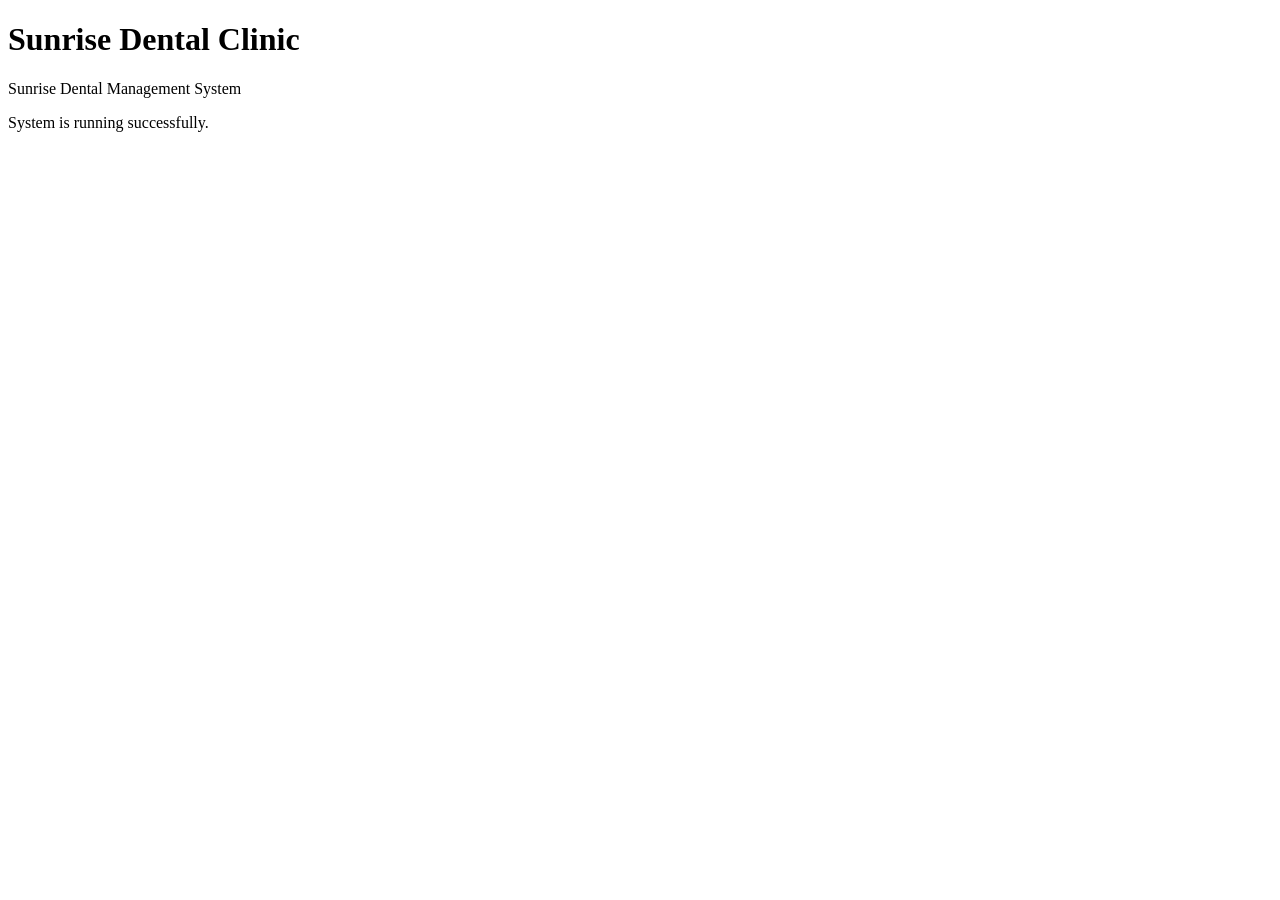
==== src/main/webapp/index.html @ 42dce9b7 "Initial project setup with authentication and patient management" ====
<!DOCTYPE html>
<html lang="en">
<head>
    <meta charset="UTF-8">
    <meta name="viewport" content="width=device-width, initial-scale=1.0">

    <title>Sunrise Dental Clinic</title>
</head>

<body>

    <h1>Sunrise Dental Clinic</h1>

    <p>
        Sunrise Dental Management System
    </p>

    <p>
        System is running successfully.
    </p>

</body>
</html>
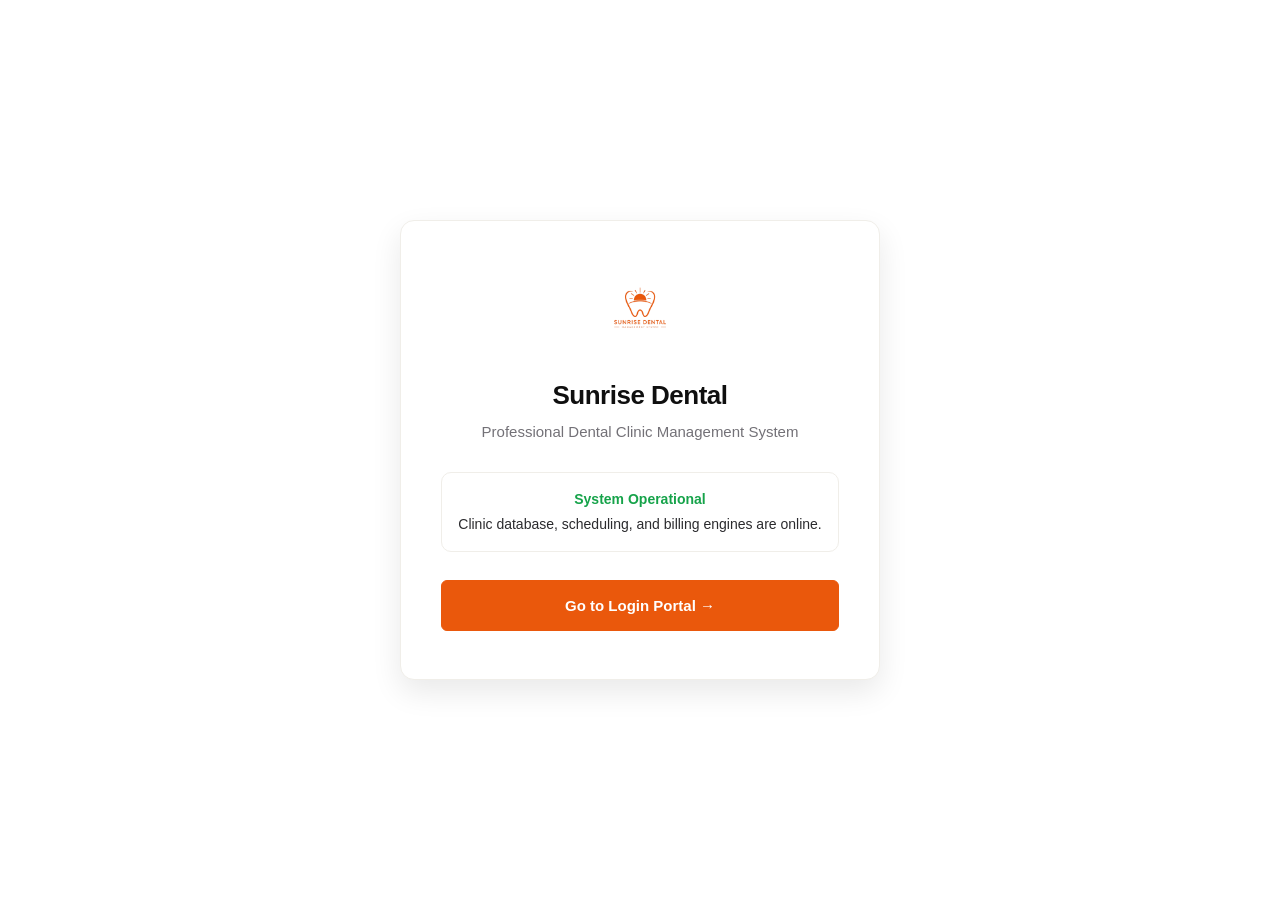
==== commit 0592dbba: "Finalize Sunrise Dental system UI and fixes" ====
--- a/src/main/webapp/index.html
+++ b/src/main/webapp/index.html
@@ -3,21 +3,33 @@
 <head>
     <meta charset="UTF-8">
     <meta name="viewport" content="width=device-width, initial-scale=1.0">
+    <title>Sunrise Dental Clinic - Management System</title>
+    <link rel="stylesheet" href="css/sunrise-theme.css">
+</head>
+<body style="min-height: 100vh; display: flex; align-items: center; justify-content: center; background-color: var(--bg-warm);">
 
-    <title>Sunrise Dental Clinic</title>
-</head>
+    <div style="background: white; border: 1px solid var(--border-light); border-radius: var(--radius-lg); box-shadow: var(--shadow-lg); padding: 48px 40px; max-width: 480px; width: 100%; text-align: center;">
+        <img
+            src="assets/images/sunrise-dental-logo.png"
+            alt="Sunrise Dental Logo"
+            style="width: 80px; height: 80px; object-fit: contain; margin-bottom: 20px;"
+        >
+        <h1 style="font-size: 26px; font-weight: 800; color: var(--dark); margin-bottom: 6px; letter-spacing: -0.5px;">
+            Sunrise Dental
+        </h1>
+        <p style="font-size: 15px; color: var(--muted); margin-bottom: 28px;">
+            Professional Dental Clinic Management System
+        </p>
 
-<body>
+        <div style="padding: 16px; background: var(--surface-secondary); border-radius: var(--radius-md); border: 1px solid var(--border-light); margin-bottom: 28px; font-size: 14px; color: var(--text-dark);">
+            <div style="font-weight: 700; color: var(--success); margin-bottom: 4px;">System Operational</div>
+            Clinic database, scheduling, and billing engines are online.
+        </div>
 
-    <h1>Sunrise Dental Clinic</h1>
-
-    <p>
-        Sunrise Dental Management System
-    </p>
-
-    <p>
-        System is running successfully.
-    </p>
+        <a href="pages/login.html" class="btn btn-primary" style="display: block; width: 100%; padding: 14px 20px; font-size: 15px; font-weight: 700; text-decoration: none; box-sizing: border-box;">
+            Go to Login Portal &rarr;
+        </a>
+    </div>
 
 </body>
 </html>
--- a/src/main/webapp/css/sunrise-theme.css
+++ b/src/main/webapp/css/sunrise-theme.css
@@ -0,0 +1,1491 @@
+/* ==========================================================================
+   SUNRISE DENTAL MANAGEMENT SYSTEM - UNIFIED MASTER THEME
+   Visual Reference: Dashboard (Dark Header, Orange Accent, Warm Background)
+   ========================================================================== */
+
+* {
+    box-sizing: border-box;
+    margin: 0;
+    padding: 0;
+}
+
+:root {
+    /* Brand Colors */
+    --primary: #ea580c;
+    --primary-dark: #c2410c;
+    --primary-light: #fff2e8;
+    --primary-glow: rgba(234, 88, 12, 0.18);
+
+    /* Dark Neutrals */
+    --dark: #0f0f0f;
+    --dark-soft: #1c1c1c;
+    --dark-subtle: #2d2d30;
+
+    /* Text Colors */
+    --text: #2b2b2e;
+    --text-light: #4a494e;
+    --muted: #737177;
+
+    /* Surfaces & Borders */
+    --border: #e7e4e1;
+    --border-light: #f0eee9;
+    --background: #faf9f7;
+    --card-bg: #ffffff;
+    --white: #ffffff;
+
+    /* Status Colors */
+    --success: #16a34a;
+    --success-bg: #dcfce7;
+    --success-border: #bbf7d0;
+    --success-text: #166534;
+
+    --danger: #dc2626;
+    --danger-bg: #fee2e2;
+    --danger-border: #fecaca;
+    --danger-text: #991b1b;
+
+    --warning: #d97706;
+    --warning-bg: #fef3c7;
+    --warning-border: #fde68a;
+    --warning-text: #b45309;
+
+    --info: #0284c7;
+    --info-bg: #e0f2fe;
+    --info-border: #bae6fd;
+    --info-text: #0369a1;
+
+    /* Geometry */
+    --radius-sm: 6px;
+    --radius-md: 10px;
+    --radius-lg: 14px;
+    --radius-full: 9999px;
+
+    /* Shadows */
+    --shadow-sm: 0 1px 3px rgba(0, 0, 0, 0.05);
+    --shadow-md: 0 4px 12px rgba(15, 15, 15, 0.06);
+    --shadow-lg: 0 12px 30px rgba(15, 15, 15, 0.09);
+    --shadow-hover: 0 16px 35px rgba(15, 15, 15, 0.12);
+}
+
+body {
+    font-family: -apple-system, BlinkMacSystemFont, "Segoe UI", Roboto, Arial, Helvetica, sans-serif;
+    background-color: var(--background);
+    color: var(--text);
+    min-height: 100vh;
+    display: flex;
+    flex-direction: column;
+    line-height: 1.5;
+    -webkit-font-smoothing: antialiased;
+}
+
+/* ==========================================================================
+   GLOBAL HEADER & NAVIGATION BAR
+   ========================================================================== */
+
+.header {
+    background: var(--dark);
+    border-bottom: 3px solid var(--primary);
+    position: sticky;
+    top: 0;
+    z-index: 100;
+    box-shadow: 0 4px 20px rgba(0, 0, 0, 0.25);
+}
+
+.header-inner {
+    max-width: 1400px;
+    margin: 0 auto;
+    padding: 0 36px;
+    height: 74px;
+    display: flex;
+    align-items: center;
+    justify-content: space-between;
+    gap: 20px;
+}
+
+.brand {
+    display: flex;
+    align-items: center;
+    gap: 13px;
+    text-decoration: none;
+    color: inherit;
+}
+
+.brand-logo {
+    width: 44px;
+    height: 44px;
+    object-fit: contain;
+    border-radius: 9px;
+}
+
+.brand-name {
+    font-size: 20px;
+    font-weight: 700;
+    color: var(--white);
+    letter-spacing: -0.3px;
+    line-height: 1.2;
+}
+
+.brand-subtitle {
+    font-size: 11px;
+    color: #a3a3a3;
+    margin-top: 2px;
+    text-transform: uppercase;
+    letter-spacing: 0.6px;
+    font-weight: 500;
+}
+
+.user-section {
+    display: flex;
+    align-items: center;
+    gap: 18px;
+}
+
+.user-info {
+    text-align: right;
+}
+
+.user-name {
+    font-size: 14px;
+    font-weight: 600;
+    color: var(--white);
+}
+
+.user-role {
+    font-size: 11px;
+    color: var(--primary);
+    margin-top: 2px;
+    font-weight: 700;
+    text-transform: uppercase;
+    letter-spacing: 0.5px;
+}
+
+.logout {
+    text-decoration: none;
+    background: var(--primary);
+    color: var(--white);
+    padding: 9px 18px;
+    border-radius: var(--radius-sm);
+    font-size: 13px;
+    font-weight: 600;
+    transition: all 0.2s ease;
+    display: inline-flex;
+    align-items: center;
+    gap: 6px;
+    border: none;
+    cursor: pointer;
+}
+
+.logout:hover {
+    background: var(--primary-dark);
+    transform: translateY(-1px);
+    box-shadow: 0 4px 12px rgba(234, 88, 12, 0.35);
+}
+
+/* Global Nav Bar */
+.nav-bar {
+    background: var(--dark-soft);
+    border-bottom: 1px solid rgba(255, 255, 255, 0.07);
+}
+
+.nav-inner {
+    max-width: 1400px;
+    margin: 0 auto;
+    padding: 0 36px;
+    display: flex;
+    align-items: center;
+    gap: 6px;
+    overflow-x: auto;
+    scrollbar-width: none;
+}
+
+.nav-inner::-webkit-scrollbar {
+    display: none;
+}
+
+.nav-link {
+    text-decoration: none;
+    color: #b0b0b5;
+    font-size: 13px;
+    font-weight: 600;
+    padding: 12px 16px;
+    border-bottom: 2px solid transparent;
+    transition: all 0.2s ease;
+    white-space: nowrap;
+    display: flex;
+    align-items: center;
+    gap: 7px;
+}
+
+.nav-link:hover {
+    color: var(--white);
+    background: rgba(255, 255, 255, 0.04);
+}
+
+.nav-link.active {
+    color: var(--primary);
+    border-bottom-color: var(--primary);
+    background: rgba(234, 88, 12, 0.08);
+}
+
+/* ==========================================================================
+   MAIN CONTAINER & PAGE HEADERS
+   ========================================================================== */
+
+.container {
+    max-width: 1400px;
+    width: 100%;
+    margin: 0 auto;
+    padding: 36px 36px 60px;
+    flex: 1;
+}
+
+.page-header {
+    margin-bottom: 30px;
+    display: flex;
+    justify-content: space-between;
+    align-items: flex-start;
+    flex-wrap: wrap;
+    gap: 16px;
+}
+
+.page-header-text h1 {
+    font-size: 28px;
+    font-weight: 700;
+    color: var(--dark);
+    letter-spacing: -0.5px;
+    margin-bottom: 6px;
+}
+
+.page-header-text p {
+    color: var(--muted);
+    font-size: 14px;
+    line-height: 1.5;
+}
+
+.page-header-actions {
+    display: flex;
+    align-items: center;
+    gap: 12px;
+}
+
+.back-link {
+    display: inline-flex;
+    align-items: center;
+    gap: 6px;
+    text-decoration: none;
+    color: var(--muted);
+    font-size: 13px;
+    font-weight: 600;
+    padding: 7px 13px;
+    border-radius: var(--radius-sm);
+    background: var(--white);
+    border: 1px solid var(--border);
+    transition: all 0.2s ease;
+}
+
+.back-link:hover {
+    color: var(--primary-dark);
+    border-color: var(--primary);
+    background: var(--primary-light);
+}
+
+/* Welcome Header (Dashboard specific) */
+.welcome {
+    margin-bottom: 32px;
+}
+
+.welcome h1 {
+    font-size: 30px;
+    font-weight: 700;
+    color: var(--dark);
+    margin-bottom: 6px;
+    letter-spacing: -0.5px;
+}
+
+.welcome p {
+    color: var(--muted);
+    font-size: 14px;
+}
+
+.role-badge {
+    display: inline-block;
+    margin-top: 10px;
+    background: var(--dark);
+    color: var(--primary);
+    padding: 5px 12px;
+    border-radius: var(--radius-full);
+    font-size: 11px;
+    font-weight: 700;
+    letter-spacing: 0.4px;
+}
+
+/* ==========================================================================
+   CARDS & PANELS
+   ========================================================================== */
+
+.card {
+    background: var(--card-bg);
+    border: 1px solid var(--border);
+    border-radius: var(--radius-lg);
+    padding: 26px 28px;
+    margin-bottom: 26px;
+    box-shadow: var(--shadow-sm);
+    transition: border-color 0.2s ease, box-shadow 0.2s ease;
+}
+
+.card:hover {
+    border-color: #dcd8d3;
+    box-shadow: var(--shadow-md);
+}
+
+.card-header {
+    display: flex;
+    justify-content: space-between;
+    align-items: center;
+    margin-bottom: 20px;
+    padding-bottom: 14px;
+    border-bottom: 1px solid var(--border-light);
+    flex-wrap: wrap;
+    gap: 12px;
+}
+
+.card-title,
+.card h2 {
+    color: var(--dark);
+    font-size: 19px;
+    font-weight: 700;
+    letter-spacing: -0.2px;
+    margin-bottom: 0;
+}
+
+.card-subtitle {
+    color: var(--muted);
+    font-size: 13px;
+    margin-top: 3px;
+}
+
+.section-heading {
+    display: flex;
+    justify-content: space-between;
+    align-items: center;
+    margin-bottom: 20px;
+}
+
+.section-heading h2 {
+    color: var(--dark);
+    font-size: 20px;
+    font-weight: 700;
+}
+
+.section-heading p {
+    color: var(--muted);
+    font-size: 13px;
+    margin-top: 4px;
+}
+
+/* ==========================================================================
+   STATISTICS CARDS (Dashboard)
+   ========================================================================== */
+
+.stats {
+    display: grid;
+    grid-template-columns: repeat(4, minmax(0, 1fr));
+    gap: 18px;
+    margin-bottom: 38px;
+}
+
+.stat-card {
+    background: var(--white);
+    border: 1px solid var(--border);
+    border-top: 3px solid var(--primary);
+    border-radius: var(--radius-lg);
+    padding: 22px;
+    position: relative;
+    box-shadow: var(--shadow-sm);
+    transition: transform 0.2s ease, box-shadow 0.2s ease;
+}
+
+.stat-card:hover {
+    transform: translateY(-3px);
+    box-shadow: var(--shadow-lg);
+}
+
+.stat-top {
+    display: flex;
+    align-items: center;
+    justify-content: space-between;
+    margin-bottom: 16px;
+}
+
+.stat-label {
+    color: var(--muted);
+    font-size: 13px;
+    font-weight: 600;
+}
+
+.stat-icon {
+    width: 38px;
+    height: 38px;
+    border-radius: var(--radius-md);
+    background: var(--primary-light);
+    color: var(--primary-dark);
+    display: flex;
+    align-items: center;
+    justify-content: center;
+    font-size: 14px;
+    font-weight: 800;
+}
+
+.stat-value {
+    font-size: 28px;
+    font-weight: 700;
+    color: var(--dark);
+    letter-spacing: -0.5px;
+}
+
+.stat-revenue {
+    color: var(--primary-dark);
+}
+
+/* ==========================================================================
+   MANAGEMENT SECTION & CARDS WITH IMAGE HOVER
+   ========================================================================== */
+
+.management-section {
+    margin-bottom: 38px;
+}
+
+.cards {
+    display: grid;
+    grid-template-columns: repeat(3, minmax(0, 1fr));
+    gap: 18px;
+}
+
+.management-card,
+.cards .card {
+    background: var(--white);
+    border: 1px solid var(--border);
+    border-radius: var(--radius-lg);
+    overflow: hidden;
+    position: relative;
+    min-height: 330px;
+    padding: 0;
+    margin-bottom: 0;
+    box-shadow: var(--shadow-sm);
+    transition: transform 0.25s ease, box-shadow 0.25s ease, border-color 0.25s ease;
+}
+
+.management-card:hover,
+.cards .card:hover {
+    transform: translateY(-5px);
+    border-color: var(--primary);
+    box-shadow: var(--shadow-hover);
+}
+
+.card-image-wrapper {
+    width: 100%;
+    height: 145px;
+    overflow: hidden;
+    position: relative;
+    background: var(--dark);
+}
+
+.card-image {
+    width: 100%;
+    height: 100%;
+    object-fit: cover;
+    opacity: 0.34;
+    transform: scale(1);
+    transition: opacity 0.4s ease, transform 0.5s ease;
+}
+
+.card-image-wrapper::after {
+    content: "";
+    position: absolute;
+    inset: 0;
+    background: linear-gradient(to bottom, rgba(15, 15, 15, 0.10), rgba(15, 15, 15, 0.65));
+    pointer-events: none;
+}
+
+.management-card:hover .card-image,
+.cards .card:hover .card-image {
+    opacity: 1;
+    transform: scale(1.06);
+}
+
+.management-card:hover .card-image-wrapper::after,
+.cards .card:hover .card-image-wrapper::after {
+    background: linear-gradient(to bottom, rgba(15, 15, 15, 0.02), rgba(15, 15, 15, 0.40));
+}
+
+.card-content {
+    padding: 22px 24px 24px;
+}
+
+.card-icon {
+    width: 40px;
+    height: 40px;
+    background: var(--dark);
+    color: var(--primary);
+    border-radius: var(--radius-md);
+    display: flex;
+    align-items: center;
+    justify-content: center;
+    font-size: 15px;
+    font-weight: 800;
+    margin-top: -42px;
+    margin-bottom: 15px;
+    position: relative;
+    z-index: 5;
+    border: 2px solid var(--white);
+}
+
+.card-content h3 {
+    color: var(--dark);
+    font-size: 17px;
+    font-weight: 700;
+    margin-bottom: 8px;
+}
+
+.card-content p {
+    color: var(--muted);
+    font-size: 13px;
+    line-height: 1.6;
+    min-height: 42px;
+}
+
+.card-link {
+    display: inline-flex;
+    align-items: center;
+    gap: 6px;
+    margin-top: 17px;
+    text-decoration: none;
+    color: var(--primary-dark);
+    font-size: 13px;
+    font-weight: 700;
+    transition: all 0.2s ease;
+}
+
+.card-link:hover {
+    color: var(--primary);
+    gap: 9px;
+}
+
+/* ==========================================================================
+   FORMS & INPUT CONTROLS
+   ========================================================================== */
+
+.form-grid {
+    display: grid;
+    grid-template-columns: repeat(2, minmax(0, 1fr));
+    gap: 18px 20px;
+}
+
+.form-grid-3 {
+    display: grid;
+    grid-template-columns: repeat(3, minmax(0, 1fr));
+    gap: 18px 20px;
+}
+
+.form-group {
+    display: flex;
+    flex-direction: column;
+    gap: 7px;
+}
+
+.form-group.full {
+    grid-column: 1 / -1;
+}
+
+label {
+    font-size: 13px;
+    font-weight: 600;
+    color: var(--dark);
+    letter-spacing: 0.1px;
+}
+
+.required-indicator {
+    color: var(--danger);
+    margin-left: 2px;
+}
+
+input[type="text"],
+input[type="tel"],
+input[type="email"],
+input[type="password"],
+input[type="date"],
+input[type="time"],
+input[type="number"],
+select,
+textarea {
+    width: 100%;
+    padding: 11px 14px;
+    border: 1px solid var(--border);
+    border-radius: var(--radius-sm);
+    font-size: 14px;
+    font-family: inherit;
+    color: var(--text);
+    background-color: var(--white);
+    transition: all 0.2s ease;
+    appearance: none;
+    -webkit-appearance: none;
+}
+
+select {
+    background-image: url("data:image/svg+xml,%3Csvg xmlns='http://www.w3.org/2000/svg' width='12' height='12' fill='%23737177' viewBox='0 0 16 16'%3E%3Cpath d='M7.247 11.14 2.451 5.658C1.885 5.013 2.345 4 3.204 4h9.592a1 1 0 0 1 .753 1.659l-4.796 5.48a1 1 0 0 1-1.506 0z'/%3E%3C/svg%3E");
+    background-repeat: no-repeat;
+    background-position: right 14px center;
+    padding-right: 36px;
+    cursor: pointer;
+}
+
+textarea {
+    resize: vertical;
+    min-height: 85px;
+}
+
+input:focus,
+select:focus,
+textarea:focus {
+    outline: none;
+    border-color: var(--primary);
+    box-shadow: 0 0 0 3px var(--primary-glow);
+}
+
+input::placeholder,
+textarea::placeholder {
+    color: #a8a6ad;
+}
+
+.form-actions {
+    margin-top: 24px;
+    display: flex;
+    align-items: center;
+    gap: 12px;
+    flex-wrap: wrap;
+}
+
+/* Search Bar / Box */
+.search-form {
+    display: flex;
+    gap: 12px;
+    align-items: center;
+    flex-wrap: wrap;
+}
+
+.search-form input {
+    flex: 1;
+    min-width: 260px;
+}
+
+/* ==========================================================================
+   BUTTONS
+   ========================================================================== */
+
+button,
+.btn {
+    display: inline-flex;
+    align-items: center;
+    justify-content: center;
+    gap: 8px;
+    padding: 11px 22px;
+    border-radius: var(--radius-sm);
+    font-size: 14px;
+    font-weight: 600;
+    font-family: inherit;
+    cursor: pointer;
+    text-decoration: none;
+    border: none;
+    transition: all 0.2s ease;
+    line-height: 1.4;
+    white-space: nowrap;
+}
+
+.btn-primary,
+button[type="submit"] {
+    background: var(--primary);
+    color: var(--white);
+    border: 1px solid var(--primary);
+}
+
+.btn-primary:hover,
+button[type="submit"]:hover {
+    background: var(--primary-dark);
+    border-color: var(--primary-dark);
+    transform: translateY(-1px);
+    box-shadow: 0 4px 12px rgba(234, 88, 12, 0.25);
+}
+
+.btn-dark {
+    background: var(--dark);
+    color: var(--white);
+    border: 1px solid var(--dark);
+}
+
+.btn-dark:hover {
+    background: var(--dark-soft);
+    border-color: var(--dark-soft);
+    transform: translateY(-1px);
+}
+
+.btn-secondary {
+    background: var(--white);
+    color: var(--text);
+    border: 1px solid var(--border);
+}
+
+.btn-secondary:hover {
+    background: #f5f4f0;
+    border-color: #d1cdc7;
+}
+
+.btn-success {
+    background: var(--success);
+    color: var(--white);
+    border: 1px solid var(--success);
+}
+
+.btn-success:hover {
+    background: #15803d;
+    border-color: #15803d;
+    transform: translateY(-1px);
+    box-shadow: 0 4px 12px rgba(22, 163, 74, 0.25);
+}
+
+.btn-danger {
+    background: var(--danger);
+    color: var(--white);
+    border: 1px solid var(--danger);
+}
+
+.btn-danger:hover {
+    background: #b91c1c;
+    border-color: #b91c1c;
+    transform: translateY(-1px);
+    box-shadow: 0 4px 12px rgba(220, 38, 38, 0.25);
+}
+
+.btn-warning {
+    background: var(--warning);
+    color: var(--white);
+    border: 1px solid var(--warning);
+}
+
+.btn-warning:hover {
+    background: #b45309;
+    border-color: #b45309;
+    transform: translateY(-1px);
+    box-shadow: 0 4px 12px rgba(217, 119, 6, 0.25);
+}
+
+.btn-sm {
+    padding: 7px 14px;
+    font-size: 12px;
+}
+
+.action-link,
+.btn-action {
+    display: inline-flex;
+    align-items: center;
+    gap: 4px;
+    color: var(--primary-dark);
+    font-size: 13px;
+    font-weight: 700;
+    text-decoration: none;
+    padding: 6px 12px;
+    border-radius: var(--radius-sm);
+    background: var(--primary-light);
+    border: 1px solid rgba(234, 88, 12, 0.2);
+    transition: all 0.2s ease;
+}
+
+.action-link:hover,
+.btn-action:hover {
+    background: var(--primary);
+    color: var(--white);
+    border-color: var(--primary);
+}
+
+.status-btn-group {
+    display: flex;
+    gap: 10px;
+    flex-wrap: wrap;
+    align-items: center;
+}
+
+.status-btn-group form {
+    display: inline-block;
+    margin: 0;
+}
+
+.status-btn-group button {
+    margin-top: 0;
+}
+
+/* ==========================================================================
+   TABLES
+   ========================================================================== */
+
+.table-container {
+    width: 100%;
+    overflow-x: auto;
+    border-radius: var(--radius-md);
+    border: 1px solid var(--border);
+    background: var(--white);
+    margin-top: 18px;
+    box-shadow: var(--shadow-sm);
+}
+
+.appointment-table,
+.app-table,
+table {
+    width: 100%;
+    border-collapse: collapse;
+    text-align: left;
+}
+
+.appointment-table th,
+.app-table th,
+table th {
+    padding: 14px 18px;
+    background: var(--dark);
+    color: #e5e5e5;
+    font-size: 11px;
+    font-weight: 700;
+    text-transform: uppercase;
+    letter-spacing: 0.6px;
+    white-space: nowrap;
+    border: none;
+}
+
+.appointment-table td,
+.app-table td,
+table td {
+    padding: 15px 18px;
+    border-top: 1px solid var(--border-light);
+    color: var(--text);
+    font-size: 13px;
+    white-space: nowrap;
+}
+
+.appointment-table tbody tr,
+.app-table tbody tr,
+table tbody tr {
+    transition: background-color 0.15s ease;
+}
+
+.appointment-table tbody tr:hover,
+.app-table tbody tr:hover,
+table tbody tr:hover {
+    background-color: var(--primary-light);
+}
+
+.appointment-number,
+.code-highlight {
+    color: var(--dark);
+    font-weight: 700;
+    letter-spacing: -0.1px;
+}
+
+.price {
+    font-weight: 700;
+    color: var(--dark);
+}
+
+/* Key-Value Details Table */
+.details-table {
+    margin-top: 0;
+    border: 1px solid var(--border);
+    border-radius: var(--radius-md);
+    overflow: hidden;
+}
+
+.details-table th {
+    width: 220px;
+    background: #f7f6f4;
+    color: var(--muted);
+    font-size: 12px;
+    font-weight: 700;
+    text-transform: uppercase;
+    letter-spacing: 0.4px;
+    border-bottom: 1px solid var(--border);
+}
+
+.details-table td {
+    background: var(--white);
+    font-size: 14px;
+    font-weight: 600;
+    color: var(--dark);
+    border-bottom: 1px solid var(--border);
+}
+
+.details-table tr:last-child th,
+.details-table tr:last-child td {
+    border-bottom: none;
+}
+
+.details-table tr:hover {
+    background: transparent !important;
+}
+
+/* Amount / Calculation Tables */
+.amount-table {
+    width: 100%;
+    border-collapse: collapse;
+    margin: 18px 0;
+    background: #fdfdfc;
+    border: 1px solid var(--border);
+    border-radius: var(--radius-md);
+    overflow: hidden;
+}
+
+.amount-table td {
+    padding: 14px 18px;
+    border-bottom: 1px solid var(--border-light);
+    font-size: 14px;
+}
+
+.amount-table td:last-child {
+    text-align: right;
+    font-weight: 700;
+}
+
+.amount-table .total-row td {
+    font-size: 17px;
+    font-weight: 800;
+    color: var(--dark);
+    background: var(--primary-light);
+    border-top: 2px solid var(--primary);
+    border-bottom: none;
+}
+
+.amount-table .total-row td:last-child {
+    color: var(--primary-dark);
+}
+
+/* ==========================================================================
+   STATUS BADGES & TAGS
+   ========================================================================== */
+
+.status,
+.status-badge {
+    display: inline-flex;
+    align-items: center;
+    padding: 5px 12px;
+    border-radius: var(--radius-full);
+    font-size: 11px;
+    font-weight: 700;
+    letter-spacing: 0.4px;
+    text-transform: uppercase;
+    line-height: 1.2;
+}
+
+.status-SCHEDULED {
+    background: #e0f2fe;
+    color: #0369a1;
+    border: 1px solid #bae6fd;
+}
+
+.status-COMPLETED {
+    background: #ecfdf5;
+    color: #047857;
+    border: 1px solid #a7f3d0;
+}
+
+.status-CANCELLED {
+    background: #fef2f2;
+    color: #b91c1c;
+    border: 1px solid #fecaca;
+}
+
+.status-NO_SHOW {
+    background: var(--warning-bg);
+    color: var(--warning-text);
+    border: 1px solid var(--warning-border);
+}
+
+.status-ACTIVE,
+.status-active,
+.status.active {
+    background: #ecfdf5;
+    color: #047857;
+    border: 1px solid #a7f3d0;
+}
+
+.status-INACTIVE,
+.status-inactive,
+.status.inactive {
+    background: #f3f4f6;
+    color: #4b5563;
+    border: 1px solid #e5e7eb;
+}
+
+/* ==========================================================================
+   ALERTS & MESSAGES
+   ========================================================================== */
+
+.message {
+    padding: 14px 18px;
+    border-radius: var(--radius-md);
+    margin-bottom: 24px;
+    font-size: 14px;
+    font-weight: 500;
+    display: flex;
+    align-items: center;
+    gap: 10px;
+    line-height: 1.4;
+}
+
+.message.error,
+.error {
+    background: var(--danger-bg);
+    color: var(--danger-text);
+    border: 1px solid var(--danger-border);
+}
+
+.message.success,
+.success {
+    background: var(--success-bg);
+    color: var(--success-text);
+    border: 1px solid var(--success-border);
+}
+
+.message.info {
+    background: var(--info-bg);
+    color: var(--info-text);
+    border: 1px solid var(--info-border);
+}
+
+.empty,
+.no-appointments,
+.empty-state {
+    text-align: center;
+    padding: 42px 20px;
+    color: var(--muted);
+    font-size: 14px;
+}
+
+/* ==========================================================================
+   DETAILS GRID & KEY-VALUE BOXES
+   ========================================================================== */
+
+.details-grid {
+    display: grid;
+    grid-template-columns: repeat(auto-fit, minmax(220px, 1fr));
+    gap: 14px;
+    margin-bottom: 20px;
+}
+
+.detail,
+.detail-box {
+    background: #faf9f7;
+    padding: 16px;
+    border-radius: var(--radius-md);
+    border: 1px solid var(--border);
+}
+
+.detail-label {
+    font-size: 11px;
+    color: var(--muted);
+    text-transform: uppercase;
+    font-weight: 700;
+    letter-spacing: 0.5px;
+    margin-bottom: 5px;
+}
+
+.detail-value {
+    font-size: 15px;
+    font-weight: 700;
+    color: var(--dark);
+}
+
+.edit-section {
+    margin-top: 28px;
+    padding-top: 24px;
+    border-top: 1px solid var(--border);
+}
+
+.edit-section h3 {
+    font-size: 16px;
+    font-weight: 700;
+    color: var(--dark);
+    margin-bottom: 16px;
+}
+
+/* ==========================================================================
+   REPORT & SUMMARY METRICS
+   ========================================================================== */
+
+.summary-grid {
+    display: grid;
+    grid-template-columns: repeat(auto-fit, minmax(220px, 1fr));
+    gap: 18px;
+    margin-bottom: 28px;
+}
+
+.summary-card {
+    background: var(--white);
+    padding: 22px;
+    border-radius: var(--radius-lg);
+    border: 1px solid var(--border);
+    border-top: 3px solid var(--dark);
+    box-shadow: var(--shadow-sm);
+    transition: transform 0.2s ease;
+}
+
+.summary-card:hover {
+    transform: translateY(-2px);
+    box-shadow: var(--shadow-md);
+}
+
+.summary-label {
+    color: var(--muted);
+    font-size: 12px;
+    font-weight: 700;
+    text-transform: uppercase;
+    letter-spacing: 0.5px;
+    margin-bottom: 8px;
+}
+
+.summary-value {
+    font-size: 26px;
+    font-weight: 700;
+    color: var(--dark);
+    letter-spacing: -0.5px;
+}
+
+.summary-value.revenue {
+    color: var(--primary-dark);
+}
+
+.filter-card {
+    background: var(--white);
+    border: 1px solid var(--border);
+    border-radius: var(--radius-lg);
+    padding: 24px 28px;
+    margin-bottom: 26px;
+    box-shadow: var(--shadow-sm);
+}
+
+.filter-form,
+.filters {
+    display: flex;
+    align-items: flex-end;
+    gap: 16px;
+    flex-wrap: wrap;
+}
+
+.print-section {
+    display: flex;
+    justify-content: flex-end;
+    margin-bottom: 22px;
+}
+
+/* ==========================================================================
+   RECENT APPOINTMENTS (Dashboard)
+   ========================================================================== */
+
+.recent-section {
+    background: var(--white);
+    border: 1px solid var(--border);
+    border-radius: var(--radius-lg);
+    overflow: hidden;
+    box-shadow: var(--shadow-sm);
+}
+
+.recent-header {
+    padding: 22px 28px;
+    border-bottom: 1px solid var(--border);
+}
+
+.recent-header h2 {
+    color: var(--dark);
+    font-size: 19px;
+    font-weight: 700;
+    margin-bottom: 4px;
+}
+
+.recent-header p {
+    color: var(--muted);
+    font-size: 13px;
+}
+
+/* ==========================================================================
+   FOOTER
+   ========================================================================== */
+
+.footer {
+    margin-top: auto;
+    padding: 24px 36px;
+    text-align: center;
+    color: #9c9a9f;
+    font-size: 12px;
+    border-top: 1px solid var(--border);
+    background: #f7f6f4;
+}
+
+/* ==========================================================================
+   PRINT STYLES
+   ========================================================================== */
+
+.print-receipt {
+    display: none;
+}
+
+@media print {
+    @page {
+        size: A4;
+        margin: 15mm;
+    }
+
+    body {
+        background: #ffffff !important;
+        color: #000000 !important;
+        font-family: Arial, sans-serif;
+    }
+
+    .header,
+    .nav-bar,
+    .page-header,
+    .filter-card,
+    .search-card,
+    .screen-content,
+    .back-link,
+    .print-section,
+    .footer {
+        display: none !important;
+    }
+
+    .container {
+        max-width: 100% !important;
+        padding: 0 !important;
+        margin: 0 !important;
+    }
+
+    .print-receipt {
+        display: block !important;
+        width: 100% !important;
+        max-width: 800px;
+        margin: 0 auto;
+    }
+
+    .print-header {
+        text-align: center;
+        padding-bottom: 18px;
+        border-bottom: 2px solid #000;
+        margin-bottom: 20px;
+    }
+
+    .print-header h1 {
+        font-size: 28px;
+        margin-bottom: 6px;
+        letter-spacing: 1px;
+    }
+
+    .print-header p {
+        font-size: 13px;
+        margin-bottom: 3px;
+    }
+
+    .receipt-title {
+        text-align: center;
+        margin: 20px 0;
+    }
+
+    .receipt-title h2 {
+        font-size: 20px;
+        letter-spacing: 1px;
+    }
+
+    .receipt-meta {
+        display: grid;
+        grid-template-columns: 1fr 1fr;
+        gap: 8px 30px;
+        margin-bottom: 22px;
+        font-size: 13px;
+    }
+
+    .receipt-section {
+        margin-bottom: 22px;
+    }
+
+    .receipt-section h3 {
+        font-size: 14px;
+        text-transform: uppercase;
+        border-bottom: 1px solid #000;
+        padding-bottom: 6px;
+        margin-bottom: 10px;
+    }
+
+    .receipt-details {
+        display: grid;
+        grid-template-columns: 1fr 1fr;
+        gap: 7px 30px;
+        font-size: 13px;
+    }
+
+    .receipt-detail {
+        display: flex;
+        justify-content: space-between;
+        gap: 15px;
+    }
+
+    .receipt-detail span:first-child {
+        font-weight: bold;
+    }
+
+    .receipt-table {
+        width: 100%;
+        border-collapse: collapse;
+        margin-top: 10px;
+    }
+
+    .receipt-table th {
+        text-align: left;
+        padding: 9px 5px;
+        border-top: 1px solid #000;
+        border-bottom: 1px solid #000;
+        font-size: 13px;
+        background: transparent !important;
+        color: #000 !important;
+    }
+
+    .receipt-table th:last-child,
+    .receipt-table td:last-child {
+        text-align: right;
+    }
+
+    .receipt-table td {
+        padding: 10px 5px;
+        border-bottom: 1px solid #ddd;
+        font-size: 13px;
+    }
+
+    .receipt-total td {
+        border-top: 2px solid #000;
+        border-bottom: none;
+        font-size: 16px;
+        font-weight: bold;
+        padding-top: 14px;
+    }
+
+    .receipt-footer {
+        text-align: center;
+        margin-top: 35px;
+        padding-top: 15px;
+        border-top: 1px solid #000;
+        font-size: 12px;
+        line-height: 1.6;
+    }
+
+    .receipt-footer .thank-you {
+        font-weight: bold;
+        font-size: 13px;
+        margin-bottom: 5px;
+    }
+
+    /* Print styling for Reports */
+    .summary-card,
+    .card,
+    .table-container {
+        border: 1px solid #ccc !important;
+        box-shadow: none !important;
+        break-inside: avoid;
+    }
+
+    table th {
+        background: #eee !important;
+        color: #000 !important;
+    }
+}
+
+/* ==========================================================================
+   RESPONSIVE DESIGN
+   ========================================================================== */
+
+@media (max-width: 1200px) {
+    .stats {
+        grid-template-columns: repeat(2, minmax(0, 1fr));
+    }
+
+    .cards {
+        grid-template-columns: repeat(2, minmax(0, 1fr));
+    }
+}
+
+@media (max-width: 860px) {
+    .header-inner {
+        padding: 0 20px;
+        height: auto;
+        padding-top: 14px;
+        padding-bottom: 14px;
+        flex-wrap: wrap;
+    }
+
+    .nav-inner {
+        padding: 0 20px;
+    }
+
+    .container {
+        padding: 24px 20px 48px;
+    }
+
+    .form-grid,
+    .form-grid-3 {
+        grid-template-columns: 1fr;
+    }
+
+    .form-group.full {
+        grid-column: span 1;
+    }
+
+    .page-header {
+        flex-direction: column;
+        align-items: flex-start;
+    }
+}
+
+@media (max-width: 640px) {
+    .brand-subtitle {
+        display: none;
+    }
+
+    .user-info {
+        display: none;
+    }
+
+    .stats {
+        grid-template-columns: 1fr;
+    }
+
+    .cards {
+        grid-template-columns: 1fr;
+    }
+
+    .summary-grid {
+        grid-template-columns: 1fr;
+    }
+
+    .filter-form {
+        flex-direction: column;
+        align-items: stretch;
+    }
+
+    .filter-form .form-group {
+        width: 100%;
+    }
+
+    .filter-form button {
+        width: 100%;
+    }
+
+    .search-form {
+        flex-direction: column;
+        align-items: stretch;
+    }
+
+    .search-form input,
+    .search-form button {
+        width: 100%;
+    }
+}
